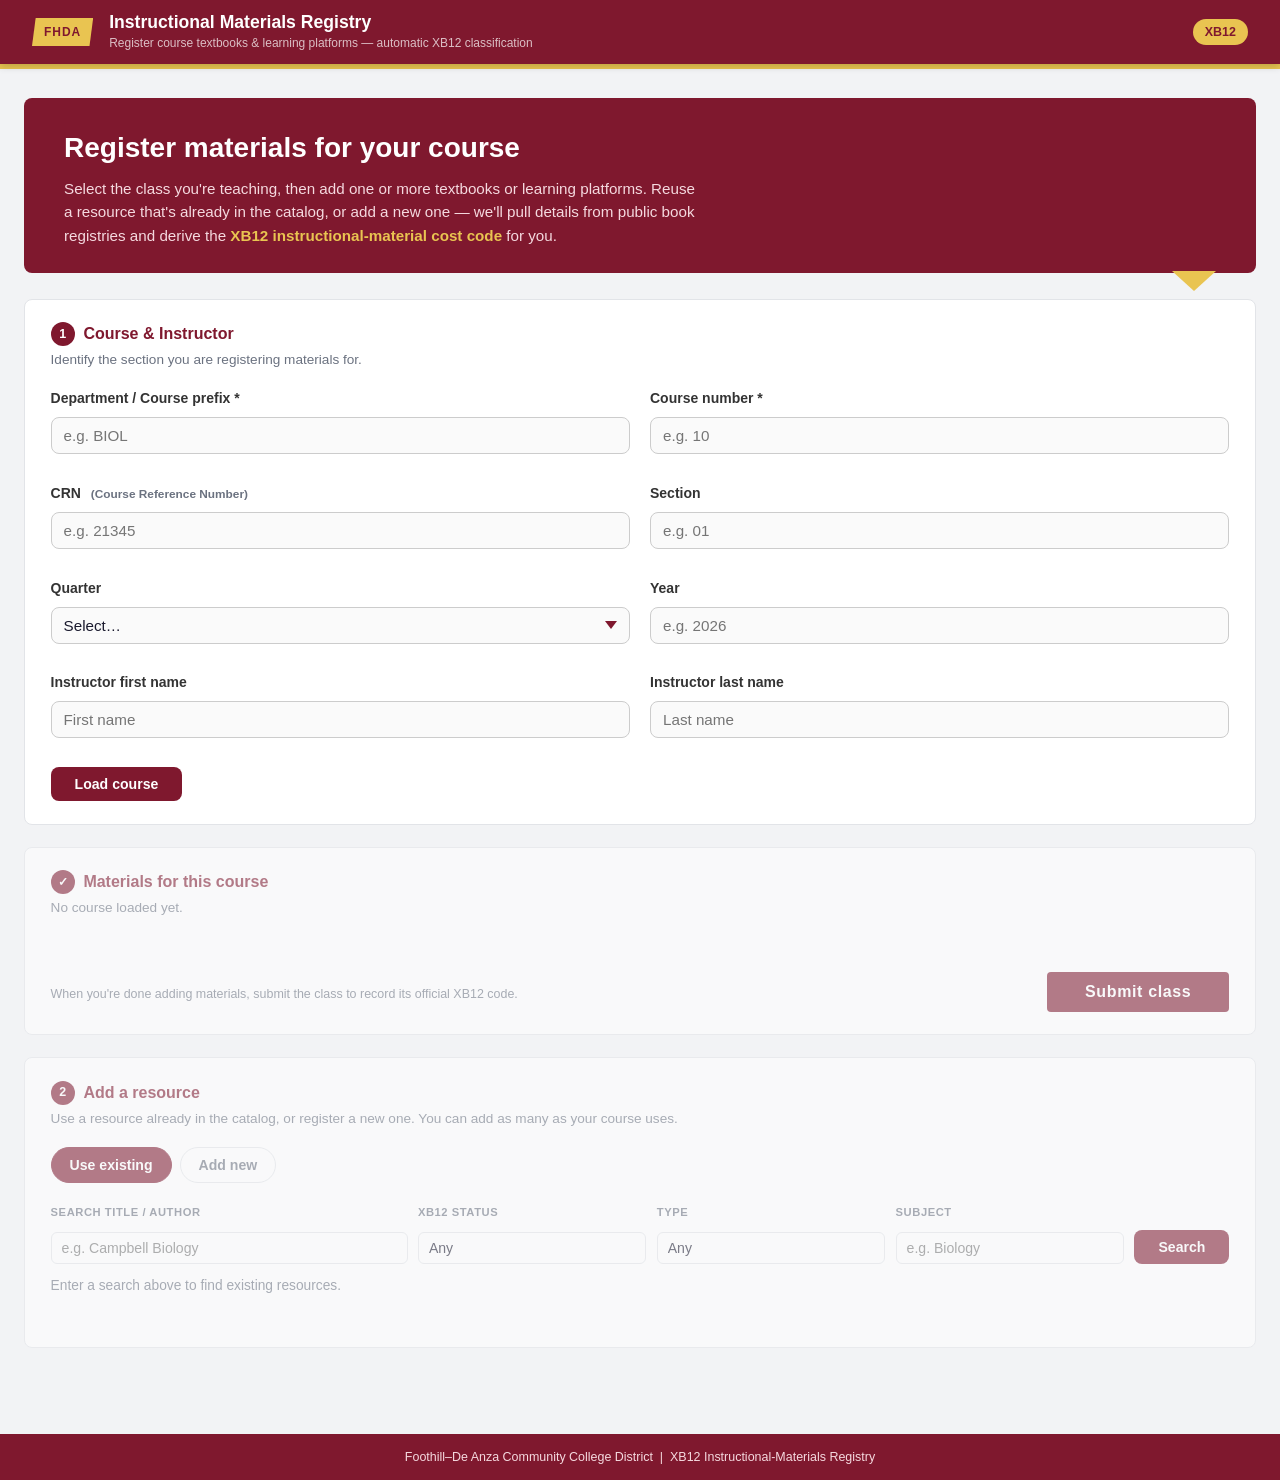
==== frontend/index.html @ 70f55684 "Add class submission flow + admin dashboard (open, auth later) Backend: - POST /submit-class: comput" ====
<!DOCTYPE html>
<html lang="en">
<head>
  <meta charset="UTF-8" />
  <meta name="viewport" content="width=device-width, initial-scale=1.0" />
  <title>Instructional Materials Registry — XB12</title>
  <link rel="stylesheet" href="css/styles.css" />
</head>
<body>

<!-- ══ HEADER ══ -->
<header class="site-header" role="banner">
  <div class="header-left">
    <span class="header-logo">FHDA</span>
    <div class="header-titles">
      <h1>Instructional Materials Registry</h1>
      <p>Register course textbooks &amp; learning platforms — automatic XB12 classification</p>
    </div>
  </div>
  <span class="header-badge">XB12</span>
</header>
<div class="accent-bar"></div>

<main class="page">

  <!-- Hero -->
  <div class="hero" style="border-radius: var(--radius); margin-bottom: 1.6rem;">
    <h1>Register materials for your course</h1>
    <p>Select the class you're teaching, then add one or more textbooks or learning
      platforms. Reuse a resource that's already in the catalog, or add a new one —
      we'll pull details from public book registries and derive the
      <strong>XB12 instructional-material cost code</strong> for you.</p>
  </div>

  <!-- Global alert -->
  <div id="global-alert" class="alert alert-error hidden" role="alert"></div>

  <!-- ══ STEP 1: Course & Instructor ══ -->
  <section class="step-card" id="step-course">
    <h2><span class="step-num">1</span> Course &amp; Instructor</h2>
    <p class="step-desc">Identify the section you are registering materials for.</p>

    <div class="form-row">
      <div class="form-group">
        <label for="course-prefix">Department / Course prefix *</label>
        <input type="text" id="course-prefix" placeholder="e.g. BIOL" />
      </div>
      <div class="form-group">
        <label for="course-number">Course number *</label>
        <input type="text" id="course-number" placeholder="e.g. 10" />
      </div>
    </div>

    <div class="form-row">
      <div class="form-group">
        <label for="crn">CRN <span class="field-flag" style="color:var(--muted);font-weight:600;">(Course Reference Number)</span></label>
        <input type="text" id="crn" placeholder="e.g. 21345" inputmode="numeric" />
      </div>
      <div class="form-group">
        <label for="section">Section</label>
        <input type="text" id="section" placeholder="e.g. 01" />
      </div>
    </div>

    <div class="form-row">
      <div class="form-group">
        <label for="quarter">Quarter</label>
        <select id="quarter">
          <option value="">Select…</option>
          <option>Fall</option>
          <option>Winter</option>
          <option>Spring</option>
          <option>Summer</option>
        </select>
      </div>
      <div class="form-group">
        <label for="year">Year</label>
        <input type="number" id="year" placeholder="e.g. 2026" min="2020" max="2100" />
      </div>
    </div>

    <div class="form-row">
      <div class="form-group">
        <label for="prof-first">Instructor first name</label>
        <input type="text" id="prof-first" placeholder="First name" />
      </div>
      <div class="form-group">
        <label for="prof-last">Instructor last name</label>
        <input type="text" id="prof-last" placeholder="Last name" />
      </div>
    </div>

    <button class="btn-primary" id="btn-load-course">Load course</button>
  </section>

  <!-- ══ Adopted resources ══ -->
  <section class="step-card locked" id="step-adopted">
    <h2><span class="step-num">✓</span> Materials for this course</h2>
    <p class="step-desc" id="adopted-course-label">No course loaded yet.</p>
    <div id="adopted-list" class="adopted-list"></div>
    <p class="empty-hint hidden" id="adopted-empty">
      No materials registered for this course yet. Add one below.
    </p>

    <div id="submit-result" class="xb12-result hidden"></div>
    <div id="submit-status" class="alert alert-info hidden"></div>
    <div class="submit-row" style="justify-content: space-between; align-items: center; gap: 1rem;">
      <span class="small-note">When you're done adding materials, submit the class to record its official XB12 code.</span>
      <button class="btn-submit" id="btn-submit-class">Submit class</button>
    </div>
  </section>

  <!-- ══ STEP 2: Add a resource ══ -->
  <section class="step-card locked" id="step-add">
    <h2><span class="step-num">2</span> Add a resource</h2>
    <p class="step-desc">Use a resource already in the catalog, or register a new one.
      You can add as many as your course uses.</p>

    <div class="tabs" role="tablist">
      <button class="tab active" data-tab="existing" role="tab">Use existing</button>
      <button class="tab" data-tab="new" role="tab">Add new</button>
    </div>

    <!-- ── Existing ── -->
    <div class="tab-panel active" id="panel-existing">
      <div class="filters" style="padding:0; border:none;">
        <div class="filter-group" style="flex: 2 1 220px;">
          <label for="search-q">Search title / author</label>
          <input type="text" id="search-q" placeholder="e.g. Campbell Biology" />
        </div>
        <div class="filter-group">
          <label for="filter-xb12">XB12 status</label>
          <select id="filter-xb12">
            <option value="">Any</option>
            <option value="E">E — OER (ZTC)</option>
            <option value="F">F — No-cost digital, non-OER</option>
            <option value="G">G — Mixed, no cost to student</option>
            <option value="C">C — Cost, none passed to student</option>
            <option value="D">D — Low cost (LTC)</option>
            <option value="Y">Y — Standard cost</option>
            <option value="A">A — No material</option>
          </select>
        </div>
        <div class="filter-group">
          <label for="filter-type">Type</label>
          <select id="filter-type">
            <option value="">Any</option>
            <option value="textbook">Textbook</option>
            <option value="platform">Learning platform</option>
          </select>
        </div>
        <div class="filter-group">
          <label for="filter-subject">Subject</label>
          <input type="text" id="filter-subject" placeholder="e.g. Biology" />
        </div>
        <div class="filter-group" style="flex:0 0 auto; justify-content:flex-end;">
          <label>&nbsp;</label>
          <button class="btn-primary" id="btn-search">Search</button>
        </div>
      </div>
      <div id="search-status" class="empty-hint">Enter a search above to find existing resources.</div>
      <div id="search-results" class="resource-list"></div>
    </div>

    <!-- ── New ── -->
    <div class="tab-panel" id="panel-new">
      <div class="options" style="margin-left:0; flex-direction:row; gap:1.5rem; margin-bottom:1.2rem;">
        <label class="option-item"><input type="radio" name="new-type" value="textbook" checked /> Textbook (has ISBN)</label>
        <label class="option-item"><input type="radio" name="new-type" value="platform" /> Learning platform (URL)</label>
      </div>

      <!-- Textbook: ISBN lookup -->
      <div id="new-textbook">
        <div class="form-group">
          <label for="isbn-input">ISBN *</label>
          <div style="display:flex; gap:0.6rem;">
            <input type="text" id="isbn-input" placeholder="e.g. 9781319491512" />
            <button class="btn-primary" id="btn-isbn-lookup" style="flex:0 0 auto;">Look up</button>
          </div>
          <p class="small-note">We'll search Google Books &amp; Open Library and pre-fill what we find.</p>
        </div>
        <div id="isbn-status" class="alert alert-info hidden"></div>
      </div>

      <!-- Platform: URL -->
      <div id="new-platform" class="hidden">
        <div class="form-group">
          <label for="platform-url">Platform URL *</label>
          <input type="url" id="platform-url" placeholder="https://…" />
          <p class="small-note">Learning platforms have no ISBN — we register them by URL.</p>
        </div>
      </div>

      <!-- Shared resource fields -->
      <hr class="divider" />
      <div class="form-row">
        <div class="form-group" id="fg-title">
          <label for="res-title">Title *</label>
          <input type="text" id="res-title" placeholder="Resource title" />
        </div>
        <div class="form-group" id="fg-author">
          <label for="res-author">Author</label>
          <input type="text" id="res-author" placeholder="Author(s)" />
        </div>
      </div>
      <div class="form-row">
        <div class="form-group" id="fg-publisher">
          <label for="res-publisher">Publisher</label>
          <input type="text" id="res-publisher" placeholder="Publisher" />
        </div>
        <div class="form-group">
          <label for="res-subject">Subject</label>
          <input type="text" id="res-subject" placeholder="e.g. Biology" />
        </div>
      </div>

      <div class="form-row">
        <div class="form-group">
          <label for="res-cost-type">Cost to student *</label>
          <select id="res-cost-type">
            <option value="oer">Open Educational Resource (OER) — free</option>
            <option value="free_non_oer">Free digital, not OER</option>
            <option value="subsidized">College-subsidized (student pays $0)</option>
            <option value="priced">Student pays a price</option>
          </select>
        </div>
        <div class="form-group" id="fg-price">
          <label for="res-price">Price (USD) <span class="field-flag" id="price-flag"></span></label>
          <input type="number" id="res-price" placeholder="e.g. 79.99" min="0" step="0.01" />
        </div>
      </div>

      <div id="new-status" class="alert alert-info hidden"></div>
      <div id="xb12-preview" class="xb12-result hidden"></div>

      <div class="submit-row">
        <button class="btn-submit" id="btn-save-new">Save &amp; add to course</button>
      </div>
    </div>
  </section>

</main>

<footer class="form-footer" role="contentinfo">
  Foothill–De Anza Community College District &nbsp;|&nbsp; XB12 Instructional-Materials Registry
</footer>

<script src="js/api.js"></script>
<script src="js/app.js"></script>
</body>
</html>
---- frontend/css/styles.css ----
/* ============================================================
   OER Survey Application — Shared Stylesheet
   Foothill-De Anza Community College District

   Sections
   ─────────────────────────────────────────────
   1.  Design Tokens (CSS custom properties)
   2.  Reset & Base
   3.  Layout Utilities
   4.  Header & Accent Bar
   5.  Hero Block
   6.  Form — Labels, Inputs, Selects, Textareas
   7.  Form — Radio & Checkbox Options
   8.  Form — Drag-to-Rank List
   9.  Form — Section Headers & Hints
   10. Form — Submit Button
   11. Survey Summary & Success Pages
   12. Suggestion Dropdowns (inline form)
   13. Stat Cards (admin dashboard)
   14. Main Card & Filters (admin table)
   15. Table & Badges (admin)
   16. Modal (admin detail)
   17. Review Panel (admin)
   18. Chatbot Widget
   19. Page-level Navigation / View Switcher
   20. Responsive Overrides
   ============================================================ */


/* ────────────────────────────────────────────────────────────
   1. DESIGN TOKENS
   ──────────────────────────────────────────────────────────── */
:root {
  /* Brand */
  --burg:        #7F182E;
  --burg-dark:   #5e1122;
  --burg-light:  rgba(127, 24, 46, 0.08);
  --gold:        #E9C451;
  --gold-light:  rgba(233, 196, 81, 0.18);

  /* Neutral surface */
  --bg:          #f2f3f5;
  --card:        #ffffff;
  --border:      #e2e4e8;

  /* Text */
  --text:        #1a1a2e;
  --muted:       #6b7280;

  /* Semantic colours */
  --success:     #16a34a;
  --warn:        #d97706;
  --info:        #2563eb;
  --danger:      #dc2626;

  /* Component tokens */
  --radius:      8px;
  --shadow:      0 2px 12px rgba(0, 0, 0, 0.08);
  --shadow-lg:   0 8px 32px rgba(0, 0, 0, 0.16);
  --font:        'Segoe UI', Arial, sans-serif;
}


/* ────────────────────────────────────────────────────────────
   2. RESET & BASE
   ──────────────────────────────────────────────────────────── */
*, *::before, *::after {
  box-sizing: border-box;
  margin: 0;
  padding: 0;
}

body {
  font-family: var(--font);
  background: var(--bg);
  color: var(--text);
  min-height: 100vh;
  font-size: 14px;
  line-height: 1.5;
}

a { color: var(--burg); }
a:hover { text-decoration: underline; }

/* ────────────────────────────────────────────────────────────
   3. LAYOUT UTILITIES
   ──────────────────────────────────────────────────────────── */
.page {
  max-width: 1280px;
  margin: 0 auto;
  padding: 1.8rem 1.5rem 4rem;
}

.page--narrow {
  max-width: 780px;
  margin: 2.5rem auto 4rem;
  background: var(--card);
  border-radius: var(--radius);
  box-shadow: var(--shadow);
  overflow: hidden;
}

.hidden { display: none !important; }

.form-row {
  display: grid;
  grid-template-columns: 1fr 1fr;
  gap: 20px;
}

.divider {
  border: none;
  border-top: 1.5px solid var(--border);
  margin: 0.5rem 0 1.5rem;
}

/* ────────────────────────────────────────────────────────────
   4. HEADER & ACCENT BAR
   ──────────────────────────────────────────────────────────── */
.site-header {
  background: var(--burg);
  color: #fff;
  padding: 0 2rem;
  height: 64px;
  display: flex;
  align-items: center;
  justify-content: space-between;
  position: sticky;
  top: 0;
  z-index: 200;
  box-shadow: 0 2px 8px rgba(0, 0, 0, 0.2);
}

.header-left { display: flex; align-items: center; gap: 1rem; }

.header-logo {
  background: var(--gold);
  color: var(--burg);
  font-weight: 900;
  font-size: 0.75rem;
  padding: 5px 12px;
  clip-path: polygon(6% 0%, 100% 0%, 94% 100%, 0% 100%);
  letter-spacing: 0.08em;
  text-transform: uppercase;
  white-space: nowrap;
}

.header-titles h1 { font-size: 1.1rem; font-weight: 800; line-height: 1.2; }
.header-titles p  { font-size: 0.75rem; color: rgba(255,255,255,0.72); margin-top: 1px; }

.header-badge {
  background: var(--gold);
  color: var(--burg);
  font-weight: 800;
  font-size: 0.78rem;
  padding: 4px 12px;
  border-radius: 99px;
  white-space: nowrap;
}

/* Used on the survey page header (wider badge variant) */
.header-badge--ribbon {
  clip-path: polygon(8% 0%, 100% 0%, 92% 100%, 0% 100%);
  border-radius: 0;
  letter-spacing: 0.08em;
  text-transform: uppercase;
  padding: 6px 14px;
}

.accent-bar { height: 5px; background: var(--gold); }

/* ────────────────────────────────────────────────────────────
   5. HERO BLOCK
   ──────────────────────────────────────────────────────────── */
.hero {
  background: var(--burg);
  padding: 2rem 2.5rem 1.6rem;
  position: relative;
}

.hero::after {
  content: '';
  position: absolute;
  bottom: -18px; right: 2.5rem;
  width: 0; height: 0;
  border-left: 22px solid transparent;
  border-right: 22px solid transparent;
  border-top: 20px solid var(--gold);
}

.hero h1 { color: #fff; font-size: 1.75rem; font-weight: 800; line-height: 1.25; }
.hero p   { color: #f5d9df; margin-top: 0.75rem; font-size: 0.95rem; line-height: 1.55; max-width: 640px; }
.hero p strong { color: var(--gold); }

/* ────────────────────────────────────────────────────────────
   6. FORM — LABELS, INPUTS, SELECTS, TEXTAREAS
   ──────────────────────────────────────────────────────────── */
.form-body {
  padding: 2.5rem 2.5rem 2rem;
}

.required-note { font-size: 0.82rem; color: var(--burg); margin-bottom: 1.4rem; }

.form-group { position: relative; margin-bottom: 1.8rem; }

.form-group label,
label {
  display: block;
  font-weight: 600;
  color: #333;
  margin-bottom: 8px;
  font-size: 14px;
}

input[type="text"],
input[type="number"],
input[type="url"],
select,
textarea {
  width: 100%;
  padding: 9px 12px;
  border: 1.5px solid #ccc;
  border-radius: var(--radius);
  font-size: 0.95rem;
  font-family: var(--font);
  color: var(--text);
  background: #fafafa;
  outline: none;
  transition: border-color 0.2s, background 0.2s;
}

input[type="text"]:focus,
input[type="number"]:focus,
input[type="url"]:focus,
select:focus,
textarea:focus {
  border-color: var(--burg);
  background: #fff;
}

textarea { resize: vertical; min-height: 88px; }

select {
  appearance: none;
  background-image: url("data:image/svg+xml,%3Csvg xmlns='http://www.w3.org/2000/svg' width='12' height='8' viewBox='0 0 12 8'%3E%3Cpath fill='%237F182E' d='M6 8L0 0h12z'/%3E%3C/svg%3E");
  background-repeat: no-repeat;
  background-position: right 12px center;
  padding-right: 36px;
}

/* Name field underline style (survey page only) */
.name-field label { font-size: 0.85rem; font-weight: 600; color: var(--burg); margin-bottom: 4px; }
.name-field input {
  border: none;
  border-bottom: 2px solid var(--burg);
  border-radius: 0;
  padding: 7px 4px;
  background: transparent;
  max-width: 360px;
}
.name-field input:focus { border-bottom-color: var(--gold); }

/* Info / tip box */
.info-box {
  background: #e3f2fd;
  border-left: 4px solid #0066cc;
  padding: 16px;
  margin-bottom: 30px;
  border-radius: 4px;
}
.info-box p { color: #333; font-size: 14px; line-height: 1.6; }

/* ────────────────────────────────────────────────────────────
   7. FORM — RADIO & CHECKBOX OPTIONS
   ──────────────────────────────────────────────────────────── */
.options { display: flex; flex-direction: column; gap: 0.55rem; margin-left: 2.1rem; }

.option-item {
  display: flex;
  align-items: center;
  gap: 0.65rem;
  font-size: 0.95rem;
  cursor: pointer;
}

.option-item input[type="radio"],
.option-item input[type="checkbox"] {
  width: 18px; height: 18px;
  accent-color: var(--burg);
  cursor: pointer;
  flex-shrink: 0;
}

/* Platform-needs checkbox in the suggestion form */
.checkbox-group { display: flex; align-items: center; }

.checkbox-label {
  display: flex;
  align-items: center;
  gap: 8px;
  font-weight: 600;
  color: #333;
  font-size: 14px;
  cursor: pointer;
}
.checkbox-label input[type="checkbox"] { width: 18px; height: 18px; cursor: pointer; }

#platform-fields-wrapper { transition: opacity 0.2s; }
#platform-fields-wrapper.fields-disabled { opacity: 0.5; }
#platform-fields-wrapper.fields-disabled input { background: #f5f5f5; cursor: not-allowed; }

/* ────────────────────────────────────────────────────────────
   8. FORM — DRAG-TO-RANK LIST
   ──────────────────────────────────────────────────────────── */
.rank-list {
  list-style: none;
  display: flex;
  flex-direction: column;
  gap: 0.5rem;
  margin-left: 2.1rem;
}

.rank-item {
  display: flex;
  align-items: center;
  gap: 0.75rem;
  background: #fafafa;
  border: 1.5px solid #ddd;
  border-radius: 4px;
  padding: 9px 14px;
  font-size: 0.95rem;
  cursor: grab;
  user-select: none;
  transition: border-color 0.2s, background 0.2s;
}
.rank-item:hover  { border-color: var(--burg); background: #fff8f9; }
.rank-item.dragging { opacity: 0.5; border-color: var(--gold); }

.rank-handle { color: var(--gold); font-size: 1.1rem; font-weight: 900; cursor: grab; }
.rank-num    { font-weight: 700; color: var(--burg); min-width: 1.2rem; }

/* ────────────────────────────────────────────────────────────
   9. FORM — SECTION HEADERS & HINTS
   ──────────────────────────────────────────────────────────── */
.section-header {
  background: var(--burg);
  color: #fff;
  padding: 0.65rem 1.1rem;
  font-size: 1.05rem;
  font-weight: 700;
  margin: 2rem -2.5rem 1.6rem;
  border-left: 6px solid var(--gold);
}

.section-desc { font-size: 0.88rem; color: #555; margin-bottom: 1.5rem; line-height: 1.5; }

.question { margin-bottom: 1.8rem; }

.question-label {
  font-size: 0.97rem;
  font-weight: 700;
  color: #222;
  margin-bottom: 0.35rem;
  display: flex;
  gap: 0.5rem;
}
.question-label .q-num { color: var(--burg); font-weight: 800; min-width: 1.6rem; }
.question-label .req   { color: var(--burg); }

.question-hint {
  font-size: 0.82rem;
  color: #666;
  margin-bottom: 0.55rem;
  margin-left: 2.1rem;
  line-height: 1.45;
}

/* ────────────────────────────────────────────────────────────
   10. FORM — SUBMIT BUTTON
   ──────────────────────────────────────────────────────────── */
.submit-row { margin-top: 2.2rem; display: flex; justify-content: flex-end; }

.btn-submit {
  background: var(--burg);
  color: #fff;
  border: none;
  padding: 11px 38px;
  font-size: 1rem;
  font-weight: 700;
  border-radius: 4px;
  cursor: pointer;
  letter-spacing: 0.04em;
  transition: background 0.2s, transform 0.1s;
}
.btn-submit:hover  { background: var(--burg-dark); transform: translateY(-1px); }
.btn-submit:active { transform: translateY(0); }

/* Generic primary button (reused in several places) */
.btn-primary {
  background: var(--burg);
  color: #fff;
  border: none;
  padding: 9px 24px;
  font-size: 0.88rem;
  font-weight: 700;
  border-radius: var(--radius);
  cursor: pointer;
  transition: background 0.18s;
}
.btn-primary:hover { background: var(--burg-dark); }

.btn-secondary {
  background: transparent;
  border: 1.5px solid var(--border);
  color: var(--muted);
  padding: 9px 20px;
  font-size: 0.88rem;
  font-weight: 600;
  border-radius: var(--radius);
  cursor: pointer;
  transition: border-color 0.18s, color 0.18s;
}
.btn-secondary:hover { border-color: var(--burg); color: var(--burg); }

.btn-danger {
  background: transparent;
  border: 1.5px solid var(--danger);
  color: var(--danger);
  padding: 8px 18px;
  font-size: 0.84rem;
  font-weight: 700;
  border-radius: var(--radius);
  cursor: pointer;
  transition: background 0.18s;
}
.btn-danger:hover { background: rgba(220, 38, 38, 0.07); }

/* ────────────────────────────────────────────────────────────
   11. SURVEY SUMMARY & SUCCESS PAGES
   ──────────────────────────────────────────────────────────── */
#view-summary,
#view-success {
  padding: 2.5rem 2.5rem 2rem;
}

.summary-section {
  margin-bottom: 1.6rem;
  border: 1.5px solid var(--border);
  border-radius: var(--radius);
  overflow: hidden;
}

.summary-section-title {
  background: var(--burg-light);
  color: var(--burg);
  font-size: 0.78rem;
  font-weight: 800;
  letter-spacing: 0.08em;
  text-transform: uppercase;
  padding: 8px 14px;
}

.summary-row {
  display: flex;
  padding: 8px 14px;
  border-top: 1px solid var(--border);
  font-size: 0.88rem;
}

.summary-label { flex: 0 0 40%; color: var(--muted); font-size: 0.82rem; }
.summary-value { flex: 1; font-weight: 600; word-break: break-word; white-space: pre-wrap; }

.success-icon  { font-size: 3.5rem; text-align: center; margin-bottom: 1rem; }
.success-title { text-align: center; font-size: 1.5rem; font-weight: 800; color: var(--burg); margin-bottom: 0.5rem; }
.success-sub   { text-align: center; color: var(--muted); font-size: 0.95rem; margin-bottom: 2rem; }

/* ────────────────────────────────────────────────────────────
   12. SUGGESTION DROPDOWNS (inline form fields)
   ──────────────────────────────────────────────────────────── */
.suggestions-dropdown {
  display: none;
  position: absolute;
  top: 100%;
  left: 0; right: 0;
  background: var(--card);
  border: 1px solid #ddd;
  border-radius: var(--radius);
  box-shadow: 0 4px 12px rgba(0, 0, 0, 0.12);
  margin-top: 4px;
  z-index: 20;
  max-height: 240px;
  overflow-y: auto;
}

.suggestions-dropdown.active { display: block; }

.suggestion-option {
  padding: 10px 14px;
  cursor: pointer;
  border-bottom: 1px solid #f0f0f0;
}
.suggestion-option:last-child { border-bottom: none; }
.suggestion-option:hover { background: #f0f8ff; }

.suggestion-option-title { font-weight: 600; color: #333; font-size: 14px; }
.suggestion-option-cost  { font-size: 12px; color: #666; margin-top: 2px; }
.suggestion-option-cost.free { color: var(--success); font-weight: 600; }
.suggestions-empty { padding: 10px 14px; font-size: 13px; color: #999; }

/* ────────────────────────────────────────────────────────────
   13. STAT CARDS (admin dashboard)
   ──────────────────────────────────────────────────────────── */
.stats-grid {
  display: grid;
  grid-template-columns: repeat(auto-fit, minmax(160px, 1fr));
  gap: 1rem;
  margin-bottom: 1.8rem;
}

.stat-card {
  background: var(--card);
  border-radius: var(--radius);
  box-shadow: var(--shadow);
  padding: 1.1rem 1.2rem;
  display: flex;
  flex-direction: column;
  gap: 4px;
  border-top: 4px solid var(--burg);
  transition: transform 0.15s;
}
.stat-card:hover { transform: translateY(-2px); }

.stat-card.gold  { border-top-color: var(--gold); }
.stat-card.green { border-top-color: var(--success); }
.stat-card.amber { border-top-color: var(--warn); }
.stat-card.blue  { border-top-color: var(--info); }
.stat-card.red   { border-top-color: var(--danger); }

.stat-label {
  font-size: 0.72rem;
  font-weight: 700;
  letter-spacing: 0.06em;
  text-transform: uppercase;
  color: var(--muted);
}

.stat-value {
  font-size: 2rem;
  font-weight: 900;
  color: var(--burg);
  line-height: 1;
}
.stat-card.gold  .stat-value { color: #b8841a; }
.stat-card.green .stat-value { color: var(--success); }
.stat-card.amber .stat-value { color: var(--warn); }
.stat-card.blue  .stat-value { color: var(--info); }
.stat-card.red   .stat-value { color: var(--danger); }

.stat-sub { font-size: 0.72rem; color: var(--muted); }

/* ────────────────────────────────────────────────────────────
   14. MAIN CARD & FILTERS (admin table wrapper)
   ──────────────────────────────────────────────────────────── */
.main-card {
  background: var(--card);
  border-radius: var(--radius);
  box-shadow: var(--shadow);
  overflow: hidden;
}

.main-card-header {
  padding: 1.1rem 1.4rem;
  border-bottom: 1px solid var(--border);
  display: flex;
  align-items: center;
  justify-content: space-between;
  flex-wrap: wrap;
  gap: 0.75rem;
}

.main-card-title { font-size: 1rem; font-weight: 700; color: var(--burg); }

.filters {
  padding: 1rem 1.4rem;
  border-bottom: 1px solid var(--border);
  display: flex;
  flex-wrap: wrap;
  gap: 0.65rem;
  align-items: flex-end;
}

.filter-group { display: flex; flex-direction: column; gap: 3px; flex: 1 1 160px; }

.filter-group label {
  font-size: 0.7rem;
  font-weight: 700;
  letter-spacing: 0.05em;
  text-transform: uppercase;
  color: var(--muted);
}

.filter-group input,
.filter-group select {
  padding: 7px 10px;
  border: 1.5px solid var(--border);
  border-radius: 6px;
  font-size: 0.88rem;
  font-family: var(--font);
  color: var(--text);
  background: #fff;
  outline: none;
  transition: border-color 0.18s;
  width: 100%;
}
.filter-group input:focus,
.filter-group select:focus { border-color: var(--burg); }

.results-meta {
  padding: 0.6rem 1.4rem;
  font-size: 0.78rem;
  color: var(--muted);
  border-bottom: 1px solid var(--border);
}

/* ────────────────────────────────────────────────────────────
   15. TABLE & BADGES (admin submissions table)
   ──────────────────────────────────────────────────────────── */
.table-wrap { overflow-x: auto; }

table { width: 100%; border-collapse: collapse; font-size: 0.88rem; }

thead { background: var(--burg-light); }
thead th {
  text-align: left;
  padding: 10px 14px;
  font-size: 0.72rem;
  font-weight: 700;
  letter-spacing: 0.06em;
  text-transform: uppercase;
  color: var(--burg);
  white-space: nowrap;
}

tbody tr { border-bottom: 1px solid var(--border); transition: background 0.12s; }
tbody tr:last-child { border-bottom: none; }
tbody tr:hover { background: var(--burg-light); }
tbody td { padding: 11px 14px; vertical-align: middle; }

.td-name   { font-weight: 600; }
.td-course { color: var(--muted); font-size: 0.83rem; }

/* Status badges */
.badge {
  display: inline-flex;
  align-items: center;
  padding: 3px 10px;
  border-radius: 99px;
  font-size: 0.72rem;
  font-weight: 700;
  letter-spacing: 0.04em;
  white-space: nowrap;
}
.badge-pending          { background: rgba(37,99,235,0.1);  color: #2563eb; }
.badge-under-review     { background: rgba(217,119,6,0.12); color: #d97706; }
.badge-approved         { background: rgba(22,163,74,0.12); color: #16a34a; }
.badge-needs-correction { background: rgba(220,38,38,0.1);  color: #dc2626; }

/* Material type chips */
.chip {
  display: inline-block;
  padding: 2px 8px;
  border-radius: 4px;
  font-size: 0.72rem;
  font-weight: 600;
  white-space: nowrap;
}
.chip-ltc  { background: rgba(233,196,81,0.25);  color: #92650a; }
.chip-ztc  { background: rgba(22,163,74,0.12);   color: #15803d; }
.chip-sub  { background: rgba(37,99,235,0.1);    color: #1d4ed8; }
.chip-none { background: rgba(107,114,128,0.12); color: #4b5563; }

/* View / action button */
.btn-view {
  padding: 5px 14px;
  background: var(--burg);
  color: #fff;
  border: none;
  border-radius: 5px;
  font-size: 0.8rem;
  font-weight: 700;
  cursor: pointer;
  transition: background 0.18s, transform 0.1s;
  white-space: nowrap;
}
.btn-view:hover  { background: var(--burg-dark); }
.btn-view:active { transform: scale(0.96); }

/* Refresh button */
.btn-refresh {
  padding: 5px 14px;
  background: transparent;
  border: 1.5px solid var(--border);
  border-radius: 6px;
  font-size: 0.82rem;
  font-weight: 600;
  color: var(--muted);
  cursor: pointer;
  transition: border-color 0.18s, color 0.18s;
  display: flex;
  align-items: center;
  gap: 5px;
}
.btn-refresh:hover { border-color: var(--burg); color: var(--burg); }

/* Empty state */
.empty-state { padding: 4rem 2rem; text-align: center; color: var(--muted); }
.empty-state .icon { font-size: 3rem; margin-bottom: 0.75rem; }
.empty-state p { font-size: 0.95rem; }

/* Settings card (admin bottom) */
.settings-card {
  background: var(--card);
  border-radius: var(--radius);
  box-shadow: var(--shadow);
  margin-top: 1.4rem;
  overflow: hidden;
}
.settings-header {
  padding: 0.8rem 1.4rem;
  border-bottom: 1px solid var(--border);
  font-size: 0.78rem;
  font-weight: 700;
  letter-spacing: 0.06em;
  text-transform: uppercase;
  color: var(--muted);
}
.settings-body {
  padding: 1rem 1.4rem;
  display: flex;
  align-items: center;
  gap: 1rem;
  flex-wrap: wrap;
}
.settings-note { font-size: 0.78rem; color: var(--muted); }

/* ────────────────────────────────────────────────────────────
   16. MODAL (admin submission detail)
   ──────────────────────────────────────────────────────────── */
.modal-overlay {
  display: none;
  position: fixed;
  inset: 0;
  background: rgba(20, 5, 10, 0.55);
  z-index: 500;
  overflow-y: auto;
  padding: 2rem 1rem 3rem;
}
.modal-overlay.open { display: block; }

.modal {
  background: var(--card);
  max-width: 760px;
  margin: 0 auto;
  border-radius: var(--radius);
  box-shadow: var(--shadow-lg);
  overflow: hidden;
  animation: modalIn 0.25s ease;
}
@keyframes modalIn {
  from { opacity: 0; transform: translateY(16px); }
  to   { opacity: 1; transform: translateY(0); }
}

.modal-header {
  background: var(--burg);
  color: #fff;
  padding: 1.2rem 1.5rem;
  display: flex;
  align-items: flex-start;
  justify-content: space-between;
  gap: 1rem;
}
.modal-header-info h2 { font-size: 1.1rem; font-weight: 800; }
.modal-header-info p  { font-size: 0.78rem; color: rgba(255,255,255,0.7); margin-top: 3px; }

.modal-close {
  background: none;
  border: 2px solid rgba(255,255,255,0.4);
  color: #fff;
  width: 30px; height: 30px;
  border-radius: 50%;
  font-size: 1rem;
  cursor: pointer;
  display: flex; align-items: center; justify-content: center;
  flex-shrink: 0;
  transition: background 0.18s;
}
.modal-close:hover { background: rgba(255,255,255,0.15); }
.modal-gold-bar { height: 4px; background: var(--gold); }

.modal-body { padding: 1.5rem; }

.detail-section { margin-bottom: 1.4rem; }
.detail-section-title {
  font-size: 0.68rem;
  font-weight: 800;
  letter-spacing: 0.1em;
  text-transform: uppercase;
  color: var(--burg);
  background: var(--burg-light);
  display: inline-block;
  padding: 3px 10px;
  border-radius: 99px;
  margin-bottom: 10px;
}

.detail-row {
  display: flex;
  gap: 10px;
  padding: 8px 0;
  border-bottom: 1px solid #f2f3f5;
  font-size: 0.88rem;
  align-items: flex-start;
}
.detail-row:last-child { border-bottom: none; }
.detail-label { flex: 0 0 42%; color: var(--muted); font-size: 0.82rem; }
.detail-value { flex: 1; font-weight: 600; word-break: break-word; white-space: pre-wrap; }
.detail-link  { color: var(--burg); text-decoration: underline; word-break: break-all; }

.rank-display { list-style: none; display: flex; flex-direction: column; gap: 4px; }
.rank-display li { display: flex; align-items: center; gap: 8px; font-size: 0.88rem; font-weight: 500; }
.rank-num-badge {
  width: 20px; height: 20px;
  background: var(--burg); color: #fff;
  border-radius: 50%;
  font-size: 0.68rem; font-weight: 800;
  display: flex; align-items: center; justify-content: center;
  flex-shrink: 0;
}

/* ────────────────────────────────────────────────────────────
   17. REVIEW PANEL (inside admin modal)
   ──────────────────────────────────────────────────────────── */
.review-panel {
  border-top: 2px solid var(--border);
  padding: 1.2rem 1.5rem 1.5rem;
  background: #fafafa;
}
.review-panel-title {
  font-size: 0.78rem;
  font-weight: 800;
  letter-spacing: 0.08em;
  text-transform: uppercase;
  color: var(--burg);
  margin-bottom: 0.9rem;
}

.review-controls { display: flex; gap: 0.75rem; flex-wrap: wrap; align-items: flex-start; }
.review-group { display: flex; flex-direction: column; gap: 4px; flex: 1 1 180px; }
.review-group label {
  font-size: 0.7rem;
  font-weight: 700;
  letter-spacing: 0.05em;
  text-transform: uppercase;
  color: var(--muted);
}
.review-group select,
.review-group textarea {
  padding: 8px 10px;
  border: 1.5px solid var(--border);
  border-radius: 6px;
  font-size: 0.88rem;
  font-family: var(--font);
  color: var(--text);
  background: #fff;
  outline: none;
  transition: border-color 0.18s;
  width: 100%;
}
.review-group select:focus,
.review-group textarea:focus { border-color: var(--burg); }
.review-group textarea { resize: vertical; min-height: 72px; }
.review-notes-group { flex: 1 1 100%; }

.review-actions { display: flex; gap: 0.65rem; margin-top: 0.9rem; flex-wrap: wrap; align-items: center; }

.save-feedback {
  font-size: 0.8rem;
  color: var(--success);
  font-weight: 600;
  display: none;
  align-items: center;
  gap: 5px;
}
.save-feedback.show { display: flex; }

.btn-delete-sub {
  margin-left: auto;
}

/* Deep-link error */
.deeplink-error {
  display: none;
  background: #fef2f2;
  border: 1.5px solid #fca5a5;
  color: #991b1b;
  border-radius: var(--radius);
  padding: 1rem 1.4rem;
  margin-bottom: 1.2rem;
  font-size: 0.9rem;
}
.deeplink-error.show { display: block; }

/* ────────────────────────────────────────────────────────────
   18. CHATBOT WIDGET
   ──────────────────────────────────────────────────────────── */
#chatbot-container {
  position: fixed;
  bottom: 20px;
  right: 20px;
  z-index: 9999;
  font-family: var(--font);
}

#chatbot-button {
  width: 60px; height: 60px;
  border-radius: 50%;
  background: linear-gradient(135deg, #0066cc, #004d99);
  border: none;
  cursor: pointer;
  box-shadow: 0 4px 12px rgba(0, 102, 204, 0.4);
  display: flex;
  align-items: center;
  justify-content: center;
  transition: all 0.3s ease;
}
#chatbot-button:hover {
  transform: scale(1.1);
  box-shadow: 0 6px 16px rgba(0, 102, 204, 0.6);
}
#chatbot-button svg { width: 30px; height: 30px; fill: white; }

#chatbot-window {
  display: none;
  position: absolute;
  bottom: 80px; right: 0;
  width: 380px; height: 550px;
  background: white;
  border-radius: 16px;
  box-shadow: 0 8px 32px rgba(0, 0, 0, 0.12);
  flex-direction: column;
  overflow: hidden;
  animation: slideUp 0.3s ease;
}
#chatbot-window.active { display: flex; }

@keyframes slideUp {
  from { opacity: 0; transform: translateY(20px); }
  to   { opacity: 1; transform: translateY(0); }
}

#chatbot-header {
  background: linear-gradient(135deg, #0066cc, #004d99);
  color: white;
  padding: 20px;
  display: flex;
  justify-content: space-between;
  align-items: center;
}
#chatbot-header h3 { margin: 0; font-size: 18px; font-weight: 600; }
#chatbot-header p  { margin: 4px 0 0; font-size: 12px; opacity: 0.9; }

#close-chatbot {
  background: transparent;
  border: none;
  color: white;
  font-size: 24px;
  cursor: pointer;
  padding: 0;
  width: 30px; height: 30px;
  display: flex; align-items: center; justify-content: center;
  border-radius: 4px;
  transition: background 0.2s;
}
#close-chatbot:hover { background: rgba(255,255,255,0.2); }

#chatbot-messages {
  flex: 1;
  overflow-y: auto;
  padding: 20px;
  background: #f8f9fa;
}

.message { margin-bottom: 16px; display: flex; flex-direction: column; }
.message.bot  { align-items: flex-start; }
.message.user { align-items: flex-end; }

.message-content {
  padding: 12px 16px;
  border-radius: 12px;
  max-width: 75%;
  word-wrap: break-word;
  line-height: 1.5;
  font-size: 14px;
}
.message.bot  .message-content { background: white; color: #333; box-shadow: 0 2px 8px rgba(0,0,0,0.06); }
.message.user .message-content { background: #0066cc; color: white; }

/* Chatbot suggestion cards */
.suggestions-list {
  margin-top: 12px;
  background: white;
  border-radius: 8px;
  padding: 12px;
  box-shadow: 0 2px 8px rgba(0,0,0,0.06);
}
.suggestion-item { padding: 10px; border-bottom: 1px solid #e9ecef; font-size: 13px; }
.suggestion-item:last-child { border-bottom: none; }
.suggestion-title { font-weight: 600; color: #333; margin-bottom: 4px; }
.suggestion-details { color: #666; font-size: 12px; margin-bottom: 4px; }
.suggestion-link { color: #0066cc; text-decoration: none; font-size: 12px; }
.suggestion-link:hover { text-decoration: underline; }
.chat-section-header { font-weight: 600; color: #0066cc; margin-top: 12px; margin-bottom: 8px; font-size: 13px; }
.chat-section-header:first-child { margin-top: 0; }

/* Typing indicator */
.typing-indicator {
  display: flex;
  align-items: center;
  gap: 4px;
  padding: 12px 16px;
  background: white;
  border-radius: 12px;
  box-shadow: 0 2px 8px rgba(0,0,0,0.06);
  width: fit-content;
}
.typing-dot {
  width: 8px; height: 8px;
  border-radius: 50%;
  background: #999;
  animation: typingBounce 1.4s infinite;
}
.typing-dot:nth-child(2) { animation-delay: 0.2s; }
.typing-dot:nth-child(3) { animation-delay: 0.4s; }
@keyframes typingBounce {
  0%, 60%, 100% { transform: translateY(0); }
  30%           { transform: translateY(-10px); }
}

#chatbot-input-area {
  padding: 16px;
  background: white;
  border-top: 1px solid #e9ecef;
  display: flex;
  gap: 8px;
}
#chatbot-input {
  flex: 1;
  padding: 12px;
  border: 1px solid #dee2e6;
  border-radius: 8px;
  font-size: 14px;
  font-family: var(--font);
  outline: none;
  transition: border-color 0.2s;
}
#chatbot-input:focus { border-color: #0066cc; }

#send-message {
  padding: 12px 20px;
  background: #0066cc;
  color: white;
  border: none;
  border-radius: 8px;
  cursor: pointer;
  font-weight: 600;
  font-size: 14px;
  transition: background 0.2s;
}
#send-message:hover    { background: #0052a3; }
#send-message:disabled { background: #ccc; cursor: not-allowed; }

#chatbot-messages::-webkit-scrollbar       { width: 6px; }
#chatbot-messages::-webkit-scrollbar-track { background: #f1f1f1; }
#chatbot-messages::-webkit-scrollbar-thumb { background: #888; border-radius: 3px; }
#chatbot-messages::-webkit-scrollbar-thumb:hover { background: #555; }

/* ────────────────────────────────────────────────────────────
   19. PAGE-LEVEL NAV / VIEW SWITCHER
   ──────────────────────────────────────────────────────────── */
.view { display: none; }
.view.active { display: block; }

/* Admin-mode nav link shown in header */
.header-nav-link {
  color: rgba(255,255,255,0.85);
  font-size: 0.82rem;
  font-weight: 600;
  text-decoration: none;
  padding: 4px 10px;
  border: 1.5px solid rgba(255,255,255,0.35);
  border-radius: 5px;
  transition: background 0.18s;
}
.header-nav-link:hover {
  background: rgba(255,255,255,0.12);
  text-decoration: none;
  color: #fff;
}

/* ────────────────────────────────────────────────────────────
   20. RESPONSIVE OVERRIDES
   ──────────────────────────────────────────────────────────── */
@media (max-width: 768px) {
  .form-row { grid-template-columns: 1fr; }
}

@media (max-width: 680px) {
  .site-header { padding: 0 1rem; }
  .header-logo { display: none; }
  .page { padding: 1rem 0.75rem 3rem; }
  .filters { padding: 0.75rem; }
  .detail-row { flex-direction: column; gap: 2px; }
  .detail-label { flex: none; }
  .section-header { margin-left: -1.1rem; margin-right: -1.1rem; }
  .hero { padding: 1.5rem 1.1rem 1.4rem; }
  .hero h1 { font-size: 1.35rem; }
  .form-body { padding: 1.5rem 1.1rem; }
}

@media (max-width: 480px) {
  #chatbot-window { width: calc(100vw - 20px); right: 0; }
}

/* ────────────────────────────────────────────────────────────
   Footer
   ──────────────────────────────────────────────────────────── */
.form-footer {
  background: var(--burg);
  color: #f5d9df;
  text-align: center;
  font-size: 0.78rem;
  padding: 0.85rem 1rem;
}
.form-footer a { color: var(--gold); text-decoration: none; }

/* ════════════════════════════════════════════════════════════
   21. XB12 REGISTRY — App-specific components
   ════════════════════════════════════════════════════════════ */

/* Step cards */
.step-card {
  background: var(--card);
  border: 1.5px solid var(--border);
  border-radius: var(--radius);
  padding: 1.4rem 1.6rem;
  margin-bottom: 1.4rem;
}
.step-card > h2 {
  font-size: 1rem;
  font-weight: 800;
  color: var(--burg);
  margin-bottom: 0.25rem;
  display: flex;
  align-items: center;
  gap: 0.55rem;
}
.step-num {
  background: var(--burg);
  color: #fff;
  width: 24px; height: 24px;
  border-radius: 50%;
  font-size: 0.78rem;
  font-weight: 800;
  display: inline-flex;
  align-items: center;
  justify-content: center;
  flex-shrink: 0;
}
.step-desc { font-size: 0.85rem; color: var(--muted); margin-bottom: 1.1rem; }
.step-card.locked { opacity: 0.55; pointer-events: none; }

/* Tabs */
.tabs { display: flex; gap: 0.5rem; margin-bottom: 1.2rem; flex-wrap: wrap; }
.tab {
  padding: 9px 18px;
  border: 1.5px solid var(--border);
  background: #fff;
  border-radius: 99px;
  font-size: 0.88rem;
  font-weight: 700;
  color: var(--muted);
  cursor: pointer;
  transition: all 0.15s;
}
.tab:hover { border-color: var(--burg); color: var(--burg); }
.tab.active { background: var(--burg); border-color: var(--burg); color: #fff; }

.tab-panel { display: none; }
.tab-panel.active { display: block; }

/* Resource result cards */
.resource-list { display: flex; flex-direction: column; gap: 0.6rem; margin-top: 1rem; }
.resource-card {
  border: 1.5px solid var(--border);
  border-radius: var(--radius);
  padding: 0.9rem 1.1rem;
  display: flex;
  align-items: center;
  justify-content: space-between;
  gap: 1rem;
  transition: border-color 0.15s, box-shadow 0.15s;
}
.resource-card:hover { border-color: var(--burg); box-shadow: var(--shadow); }
.resource-card .rc-main { min-width: 0; }
.resource-card .rc-title { font-weight: 700; color: var(--text); }
.resource-card .rc-meta { font-size: 0.8rem; color: var(--muted); margin-top: 2px; word-break: break-word; }
.resource-card .rc-actions { flex-shrink: 0; display: flex; align-items: center; gap: 0.6rem; }

/* XB12 code badges */
.xb12-badge {
  display: inline-flex;
  align-items: center;
  gap: 6px;
  padding: 3px 10px;
  border-radius: 99px;
  font-size: 0.72rem;
  font-weight: 800;
  letter-spacing: 0.03em;
  border: 1.5px solid transparent;
}
.xb12-badge .code {
  background: var(--burg);
  color: #fff;
  width: 18px; height: 18px;
  border-radius: 50%;
  display: inline-flex; align-items: center; justify-content: center;
  font-size: 0.7rem;
}
.xb12-ztc { background: rgba(22,163,74,0.12); color: #15803d; }
.xb12-ztc .code { background: #16a34a; }
.xb12-ltc { background: rgba(233,196,81,0.28); color: #92650a; }
.xb12-ltc .code { background: #b8841a; }
.xb12-none { background: rgba(107,114,128,0.14); color: #4b5563; }
.xb12-none .code { background: #6b7280; }
.xb12-y { background: rgba(220,38,38,0.10); color: #b91c1c; }
.xb12-y .code { background: #dc2626; }

/* Friendly cost-status label shown next to the XB12 code */
.xb12-status {
  display: inline-block;
  margin-left: 6px;
  padding: 2px 8px;
  border-radius: 99px;
  font-size: 0.68rem;
  font-weight: 700;
  letter-spacing: 0.03em;
  background: var(--burg-light);
  color: var(--burg);
  vertical-align: middle;
}

/* Adopted-resources list */
.adopted-list { display: flex; flex-direction: column; gap: 0.55rem; }
.adopted-item {
  border: 1.5px solid var(--border);
  border-left: 5px solid var(--gold);
  border-radius: var(--radius);
  padding: 0.75rem 1rem;
  display: flex;
  align-items: center;
  justify-content: space-between;
  gap: 1rem;
}
.adopted-item .ai-title { font-weight: 700; }
.adopted-item .ai-meta { font-size: 0.8rem; color: var(--muted); margin-top: 2px; }

/* Missing / required field highlight */
.field-missing input,
.field-missing textarea { border-color: var(--warn) !important; background: #fffbeb; }
.field-flag {
  font-size: 0.74rem;
  font-weight: 700;
  color: var(--warn);
  margin-left: 6px;
}

/* Inline alerts */
.alert {
  border-radius: var(--radius);
  padding: 0.8rem 1rem;
  font-size: 0.86rem;
  margin: 0.8rem 0;
  border: 1.5px solid transparent;
}
.alert-info { background: #eff6ff; border-color: #bfdbfe; color: #1e40af; }
.alert-success { background: #ecfdf5; border-color: #a7f3d0; color: #065f46; }
.alert-error { background: #fef2f2; border-color: #fecaca; color: #991b1b; }
.alert-warn { background: #fffbeb; border-color: #fde68a; color: #92400e; }
.alert.hidden { display: none; }

/* XB12 result callout */
.xb12-result {
  background: var(--burg-light);
  border: 1.5px solid var(--burg);
  border-radius: var(--radius);
  padding: 1rem 1.2rem;
  margin-top: 1rem;
}
.xb12-result h3 { font-size: 0.9rem; color: var(--burg); margin-bottom: 0.4rem; }
.xb12-result .explain { font-size: 0.84rem; color: var(--text); margin-top: 0.4rem; }

/* Spinner */
.spinner {
  display: inline-block;
  width: 15px; height: 15px;
  border: 2px solid rgba(255,255,255,0.5);
  border-top-color: #fff;
  border-radius: 50%;
  animation: spin 0.7s linear infinite;
  vertical-align: -2px;
}
.spinner.dark { border-color: rgba(127,24,46,0.3); border-top-color: var(--burg); }
@keyframes spin { to { transform: rotate(360deg); } }

.small-note { font-size: 0.78rem; color: var(--muted); margin-top: 0.4rem; }
.empty-hint { font-size: 0.86rem; color: var(--muted); padding: 0.75rem 0; }
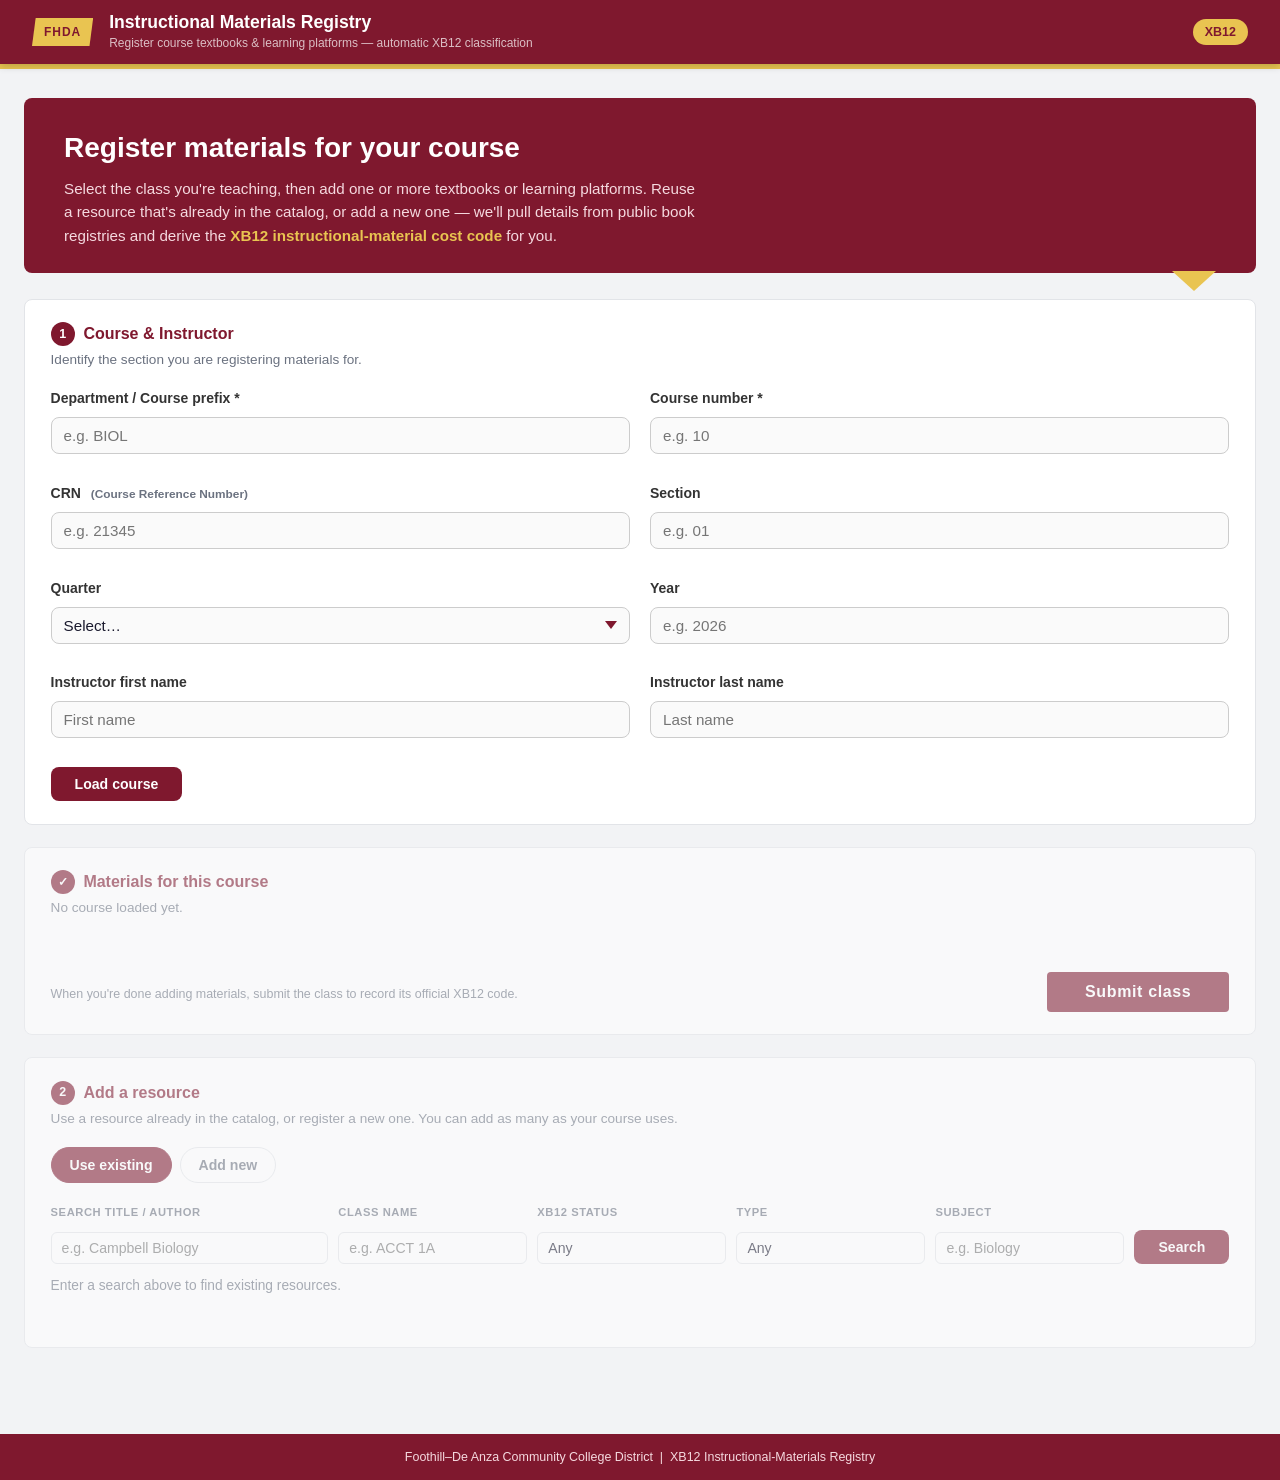
==== commit 438166a4: "Add class-name filter to 'Use existing' search New 'Class name' filter (e.g. ACCT 1A). Class names a" ====
--- a/frontend/index.html
+++ b/frontend/index.html
@@ -99,7 +99,7 @@
     <p class="step-desc" id="adopted-course-label">No course loaded yet.</p>
     <div id="adopted-list" class="adopted-list"></div>
     <p class="empty-hint hidden" id="adopted-empty">
-      No materials registered for this course yet. Add one below.
+      No materials registered for this section yet. Add one below.
     </p>
 
     <div id="submit-result" class="xb12-result hidden"></div>
@@ -127,6 +127,10 @@
         <div class="filter-group" style="flex: 2 1 220px;">
           <label for="search-q">Search title / author</label>
           <input type="text" id="search-q" placeholder="e.g. Campbell Biology" />
+        </div>
+        <div class="filter-group">
+          <label for="filter-class">Class name</label>
+          <input type="text" id="filter-class" placeholder="e.g. ACCT 1A" />
         </div>
         <div class="filter-group">
           <label for="filter-xb12">XB12 status</label>
--- a/frontend/css/styles.css
+++ b/frontend/css/styles.css
@@ -1323,5 +1323,20 @@
 .spinner.dark { border-color: rgba(127,24,46,0.3); border-top-color: var(--burg); }
 @keyframes spin { to { transform: rotate(360deg); } }
 
+.btn-remove-material {
+  border: 1.5px solid var(--border);
+  background: #fff;
+  color: #b91c1c;
+  border-radius: 8px;
+  padding: 5px 12px;
+  font-size: 0.8rem;
+  font-weight: 700;
+  cursor: pointer;
+  transition: all 0.15s;
+  flex-shrink: 0;
+}
+.btn-remove-material:hover { background: #fef2f2; border-color: #fecaca; }
+.btn-remove-material:disabled { opacity: 0.6; cursor: default; }
+
 .small-note { font-size: 0.78rem; color: var(--muted); margin-top: 0.4rem; }
 .empty-hint { font-size: 0.86rem; color: var(--muted); padding: 0.75rem 0; }
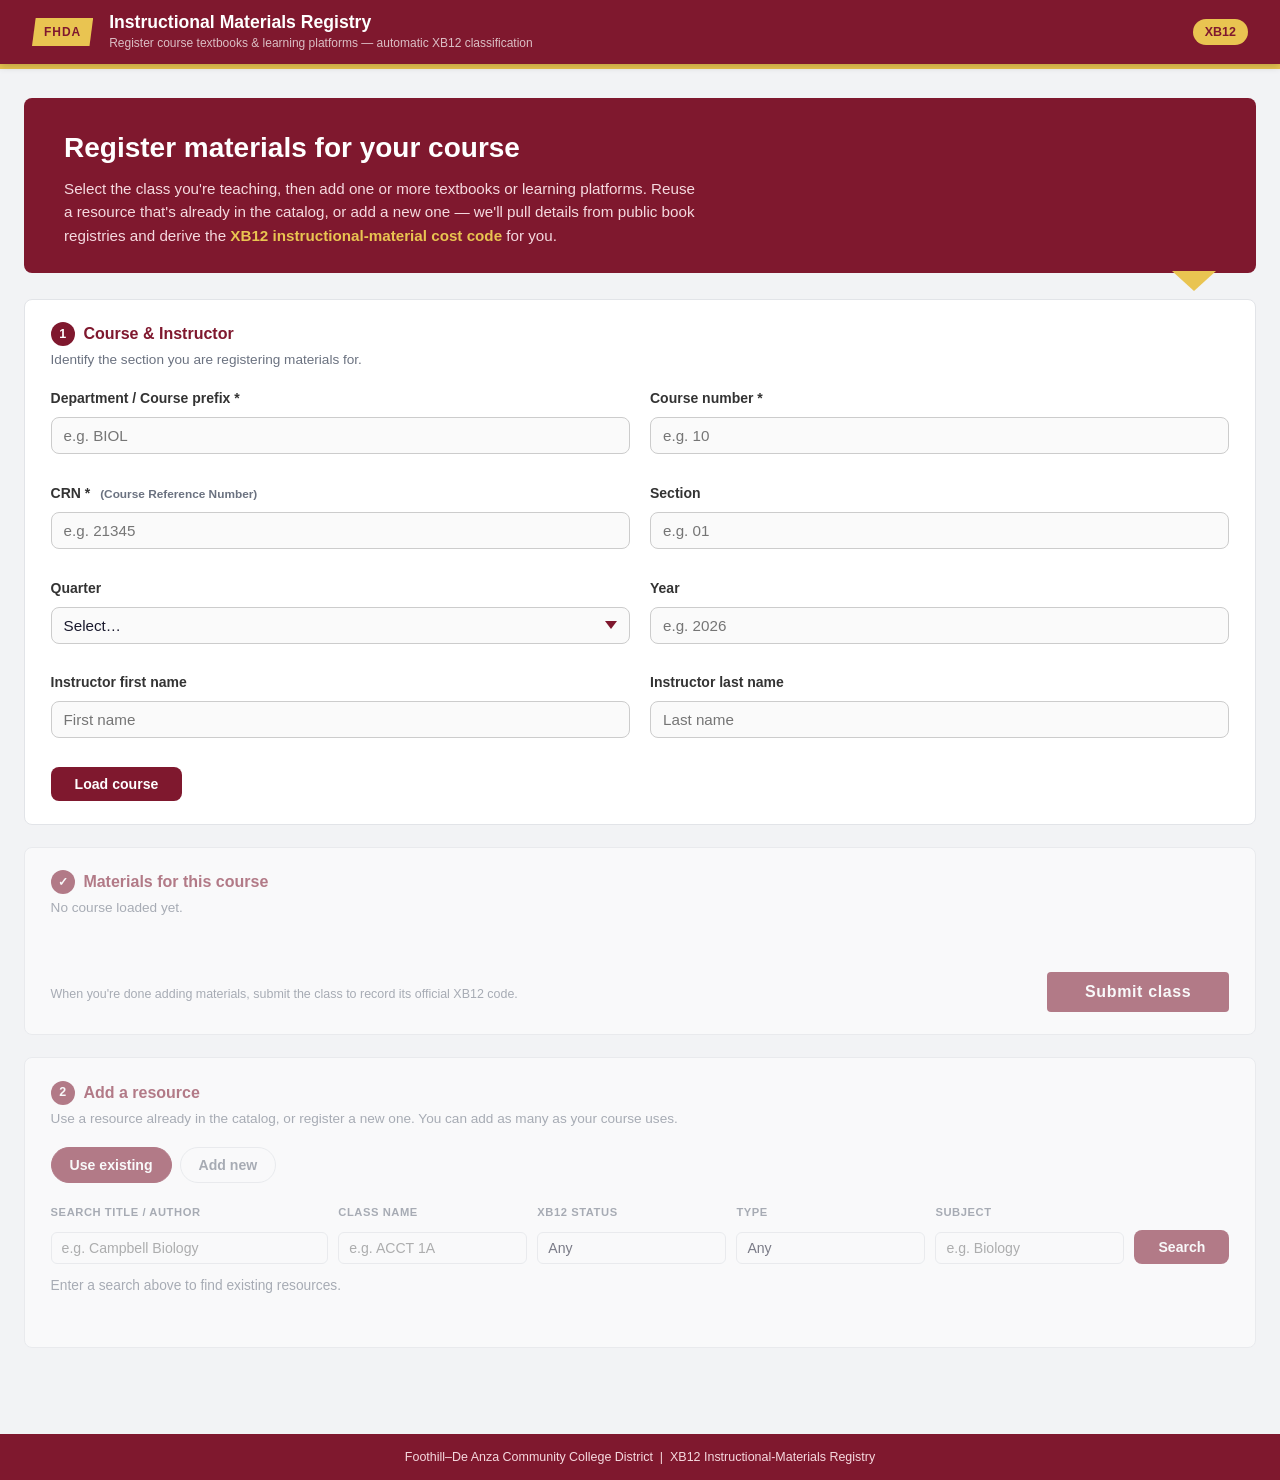
==== commit 293ba5a6: "Require a CRN before materials are saved to Textbook History Every material must be tied to a sectio" ====
--- a/frontend/index.html
+++ b/frontend/index.html
@@ -53,7 +53,7 @@
 
     <div class="form-row">
       <div class="form-group">
-        <label for="crn">CRN <span class="field-flag" style="color:var(--muted);font-weight:600;">(Course Reference Number)</span></label>
+        <label for="crn">CRN * <span class="field-flag" style="color:var(--muted);font-weight:600;">(Course Reference Number)</span></label>
         <input type="text" id="crn" placeholder="e.g. 21345" inputmode="numeric" />
       </div>
       <div class="form-group">
--- a/frontend/css/styles.css
+++ b/frontend/css/styles.css
@@ -1272,8 +1272,17 @@
   justify-content: space-between;
   gap: 1rem;
 }
+.adopted-item .rc-main { min-width: 0; }
 .adopted-item .ai-title { font-weight: 700; }
-.adopted-item .ai-meta { font-size: 0.8rem; color: var(--muted); margin-top: 2px; }
+.adopted-item .ai-meta {
+  font-size: 0.8rem;
+  color: var(--muted);
+  margin-top: 2px;
+  overflow-wrap: anywhere;
+  word-break: break-word;
+}
+.ai-link { color: var(--burg); font-weight: 600; text-decoration: none; overflow-wrap: anywhere; }
+.ai-link:hover { text-decoration: underline; }
 
 /* Missing / required field highlight */
 .field-missing input,
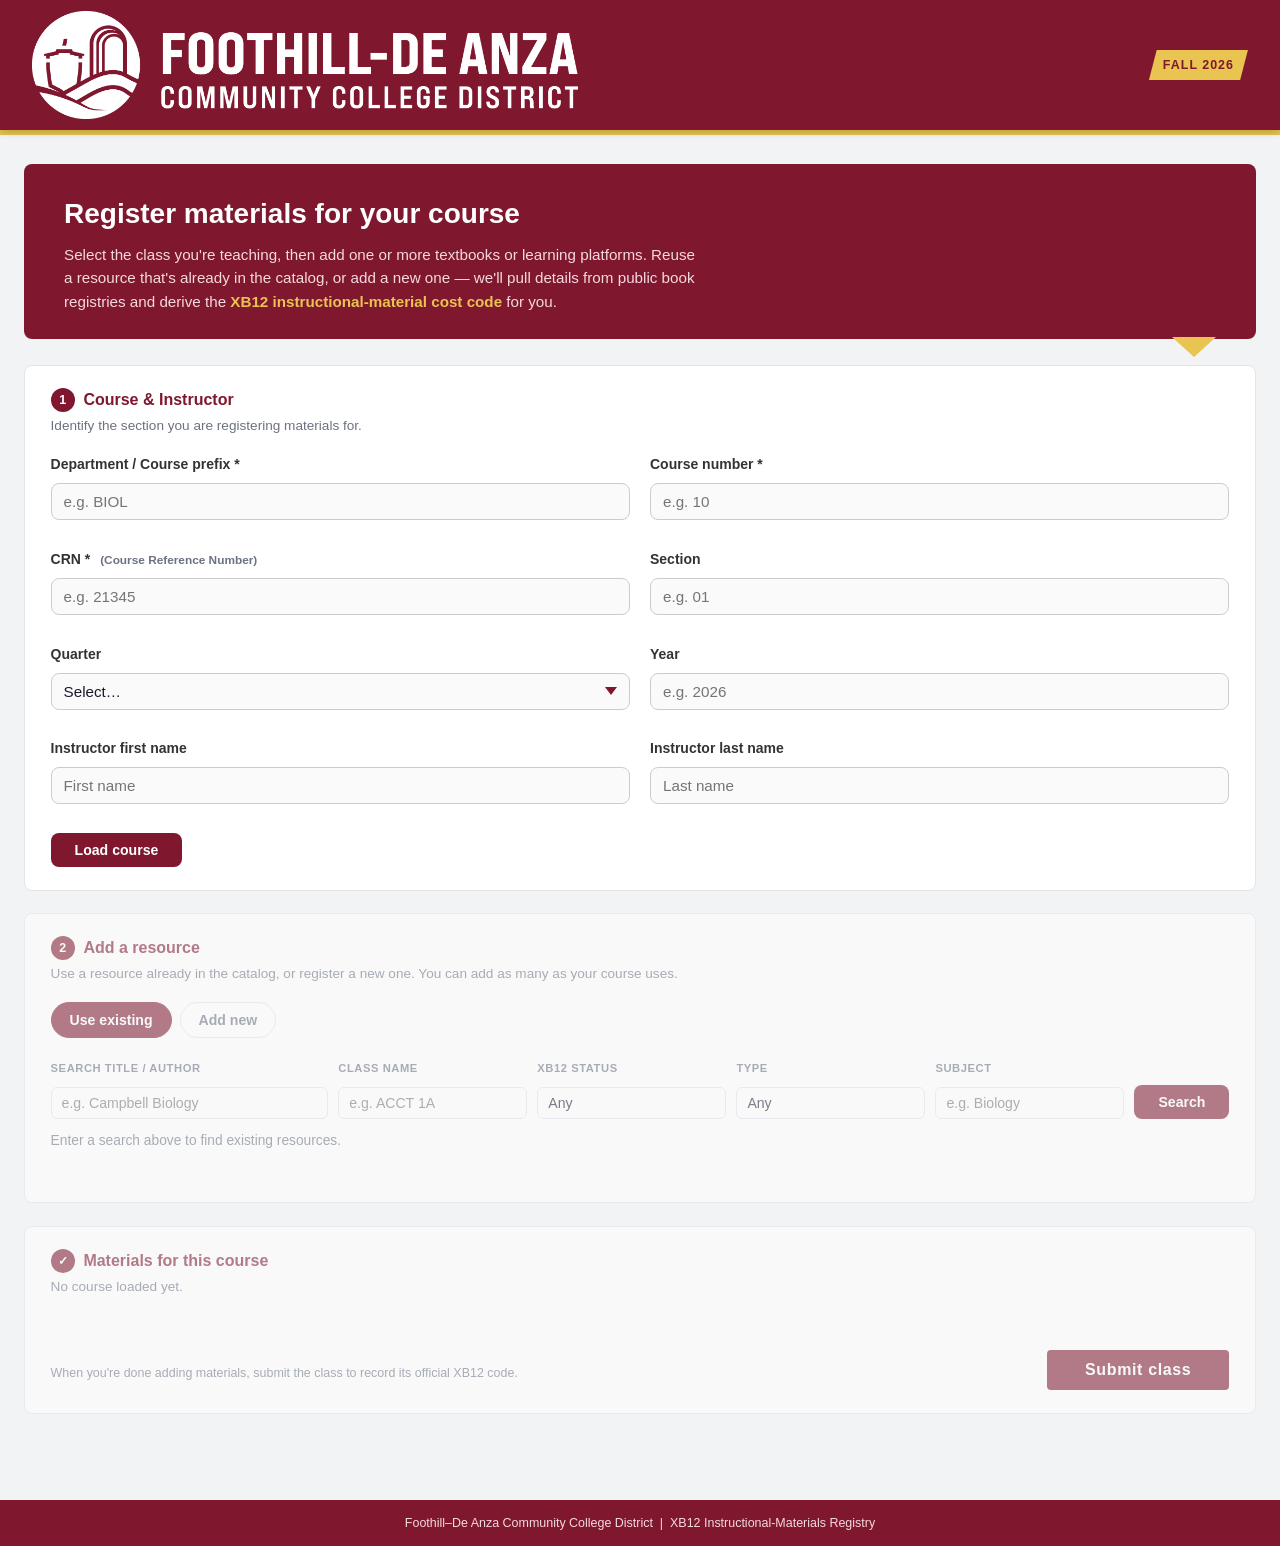
==== commit fd3e105f: "Add branded header banner, swap Add-resource/Materials section order, and simplify admin review UI -" ====
--- a/frontend/index.html
+++ b/frontend/index.html
@@ -11,13 +11,9 @@
 <!-- ══ HEADER ══ -->
 <header class="site-header" role="banner">
   <div class="header-left">
-    <span class="header-logo">FHDA</span>
-    <div class="header-titles">
-      <h1>Instructional Materials Registry</h1>
-      <p>Register course textbooks &amp; learning platforms — automatic XB12 classification</p>
-    </div>
+    <img class="header-logo" src="[data-uri]" alt="Foothill - De Anza Community College District" />
   </div>
-  <span class="header-badge">XB12</span>
+  <span class="header-badge header-badge--ribbon">Fall 2026</span>
 </header>
 <div class="accent-bar"></div>
 
@@ -91,23 +87,6 @@
     </div>
 
     <button class="btn-primary" id="btn-load-course">Load course</button>
-  </section>
-
-  <!-- ══ Adopted resources ══ -->
-  <section class="step-card locked" id="step-adopted">
-    <h2><span class="step-num">✓</span> Materials for this course</h2>
-    <p class="step-desc" id="adopted-course-label">No course loaded yet.</p>
-    <div id="adopted-list" class="adopted-list"></div>
-    <p class="empty-hint hidden" id="adopted-empty">
-      No materials registered for this section yet. Add one below.
-    </p>
-
-    <div id="submit-result" class="xb12-result hidden"></div>
-    <div id="submit-status" class="alert alert-info hidden"></div>
-    <div class="submit-row" style="justify-content: space-between; align-items: center; gap: 1rem;">
-      <span class="small-note">When you're done adding materials, submit the class to record its official XB12 code.</span>
-      <button class="btn-submit" id="btn-submit-class">Submit class</button>
-    </div>
   </section>
 
   <!-- ══ STEP 2: Add a resource ══ -->
@@ -243,6 +222,23 @@
     </div>
   </section>
 
+  <!-- ══ Adopted resources ══ -->
+  <section class="step-card locked" id="step-adopted">
+    <h2><span class="step-num">✓</span> Materials for this course</h2>
+    <p class="step-desc" id="adopted-course-label">No course loaded yet.</p>
+    <div id="adopted-list" class="adopted-list"></div>
+    <p class="empty-hint hidden" id="adopted-empty">
+      No materials registered for this section yet. Add one below.
+    </p>
+
+    <div id="submit-result" class="xb12-result hidden"></div>
+    <div id="submit-status" class="alert alert-info hidden"></div>
+    <div class="submit-row" style="justify-content: space-between; align-items: center; gap: 1rem;">
+      <span class="small-note">When you're done adding materials, submit the class to record its official XB12 code.</span>
+      <button class="btn-submit" id="btn-submit-class">Submit class</button>
+    </div>
+  </section>
+
 </main>
 
 <footer class="form-footer" role="contentinfo">
--- a/frontend/css/styles.css
+++ b/frontend/css/styles.css
@@ -121,7 +121,7 @@
   background: var(--burg);
   color: #fff;
   padding: 0 2rem;
-  height: 64px;
+  height: 130px;
   display: flex;
   align-items: center;
   justify-content: space-between;
@@ -131,9 +131,18 @@
   box-shadow: 0 2px 8px rgba(0, 0, 0, 0.2);
 }
 
-.header-left { display: flex; align-items: center; gap: 1rem; }
-
+.header-left { display: flex; align-items: center; gap: 1.2rem; }
+
+/* Real institution logo image (was a plain "FHDA" text badge). Falls back
+   to the old text-badge treatment via .header-logo--text if an image isn't
+   available on a given page. */
 .header-logo {
+  height: 108px;
+  width: auto;
+  display: block;
+}
+
+.header-logo--text {
   background: var(--gold);
   color: var(--burg);
   font-weight: 900;
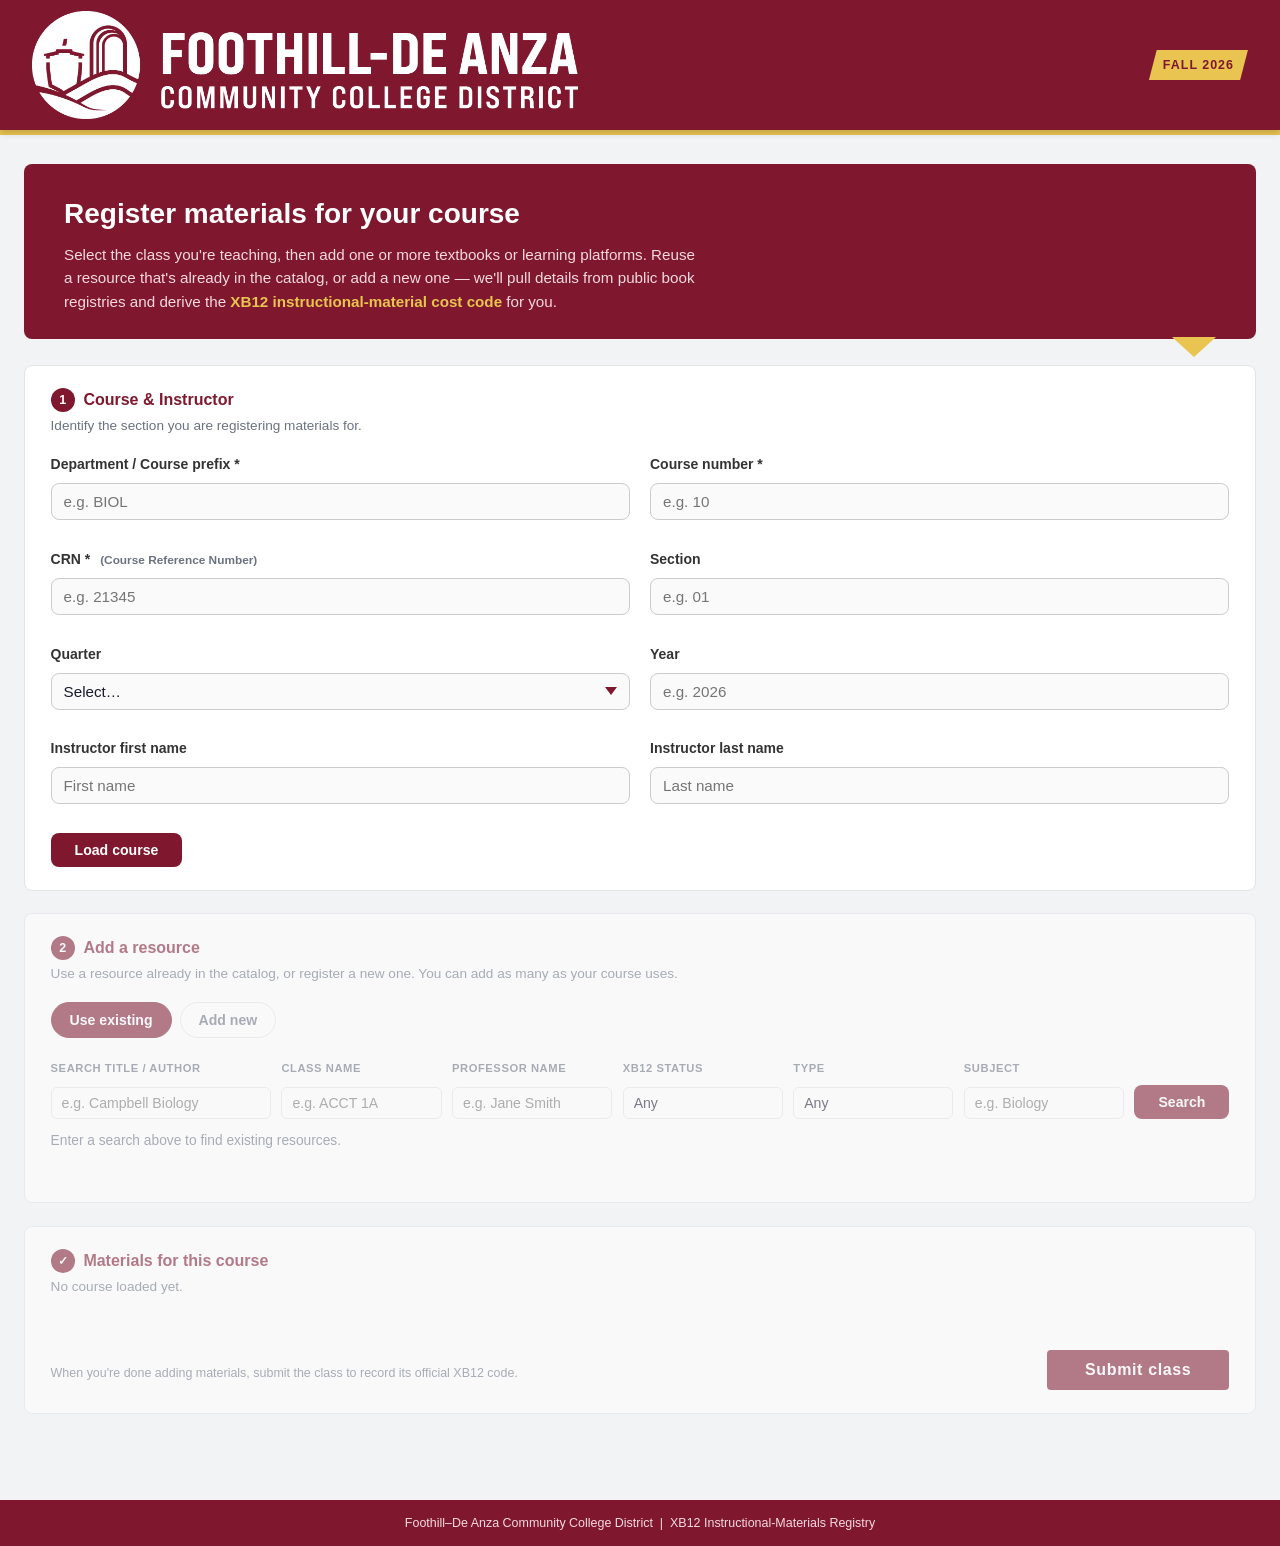
==== commit 1b769964: "Add professor-name filter to 'Use existing' search Record the submitting professor on each resource " ====
--- a/frontend/index.html
+++ b/frontend/index.html
@@ -109,7 +109,11 @@
         </div>
         <div class="filter-group">
           <label for="filter-class">Class name</label>
-          <input type="text" id="filter-class" placeholder="e.g. ACCT 1A" />
+          <input type="text" id="filter-class" placeholder="e.g. ACCT 1A" autocomplete="off" />
+        </div>
+        <div class="filter-group">
+          <label for="filter-professor">Professor name</label>
+          <input type="text" id="filter-professor" placeholder="e.g. Jane Smith" autocomplete="off" />
         </div>
         <div class="filter-group">
           <label for="filter-xb12">XB12 status</label>
@@ -157,7 +161,7 @@
         <div class="form-group">
           <label for="isbn-input">ISBN *</label>
           <div style="display:flex; gap:0.6rem;">
-            <input type="text" id="isbn-input" placeholder="e.g. 9781319491512" />
+            <input type="text" id="isbn-input" placeholder="e.g. 9781319491512" autocomplete="off" />
             <button class="btn-primary" id="btn-isbn-lookup" style="flex:0 0 auto;">Look up</button>
           </div>
           <p class="small-note">We'll search Google Books &amp; Open Library and pre-fill what we find.</p>
@@ -169,7 +173,7 @@
       <div id="new-platform" class="hidden">
         <div class="form-group">
           <label for="platform-url">Platform URL *</label>
-          <input type="url" id="platform-url" placeholder="https://…" />
+          <input type="url" id="platform-url" placeholder="https://…" autocomplete="off" />
           <p class="small-note">Learning platforms have no ISBN — we register them by URL.</p>
         </div>
       </div>
@@ -179,21 +183,21 @@
       <div class="form-row">
         <div class="form-group" id="fg-title">
           <label for="res-title">Title *</label>
-          <input type="text" id="res-title" placeholder="Resource title" />
+          <input type="text" id="res-title" placeholder="Resource title" autocomplete="off" />
         </div>
         <div class="form-group" id="fg-author">
           <label for="res-author">Author</label>
-          <input type="text" id="res-author" placeholder="Author(s)" />
+          <input type="text" id="res-author" placeholder="Author(s)" autocomplete="off" />
         </div>
       </div>
       <div class="form-row">
         <div class="form-group" id="fg-publisher">
           <label for="res-publisher">Publisher</label>
-          <input type="text" id="res-publisher" placeholder="Publisher" />
+          <input type="text" id="res-publisher" placeholder="Publisher" autocomplete="off" />
         </div>
         <div class="form-group">
           <label for="res-subject">Subject</label>
-          <input type="text" id="res-subject" placeholder="e.g. Biology" />
+          <input type="text" id="res-subject" placeholder="e.g. Biology" autocomplete="off" />
         </div>
       </div>
 
@@ -209,7 +213,7 @@
         </div>
         <div class="form-group" id="fg-price">
           <label for="res-price">Price (USD) <span class="field-flag" id="price-flag"></span></label>
-          <input type="number" id="res-price" placeholder="e.g. 79.99" min="0" step="0.01" />
+          <input type="number" id="res-price" placeholder="e.g. 79.99" min="0" step="0.01" autocomplete="off" />
         </div>
       </div>
 
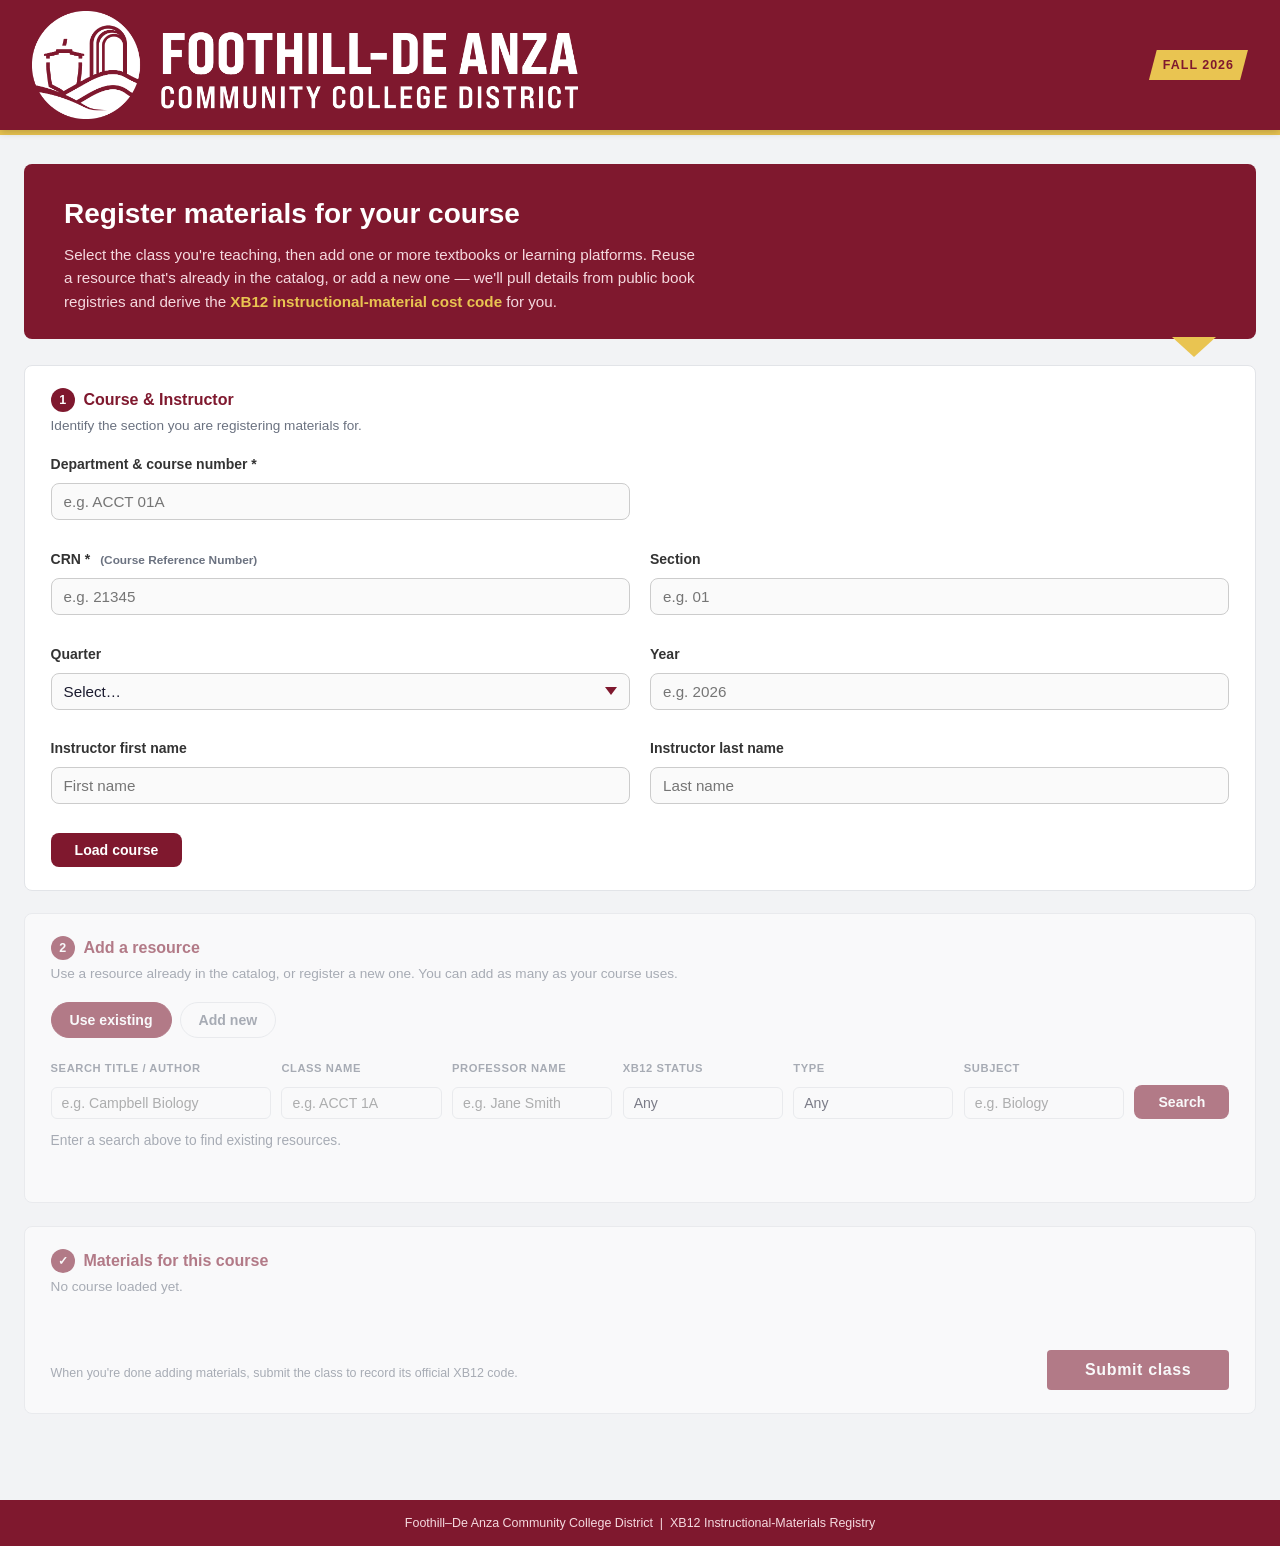
==== commit 74ec447a: "Merge course prefix + number into one field (e.g. ACCT 01A) Remove the separate Course number field." ====
--- a/frontend/index.html
+++ b/frontend/index.html
@@ -38,12 +38,8 @@
 
     <div class="form-row">
       <div class="form-group">
-        <label for="course-prefix">Department / Course prefix *</label>
-        <input type="text" id="course-prefix" placeholder="e.g. BIOL" />
-      </div>
-      <div class="form-group">
-        <label for="course-number">Course number *</label>
-        <input type="text" id="course-number" placeholder="e.g. 10" />
+        <label for="course-prefix">Department &amp; course number *</label>
+        <input type="text" id="course-prefix" placeholder="e.g. ACCT 01A" autocomplete="off" />
       </div>
     </div>
 
